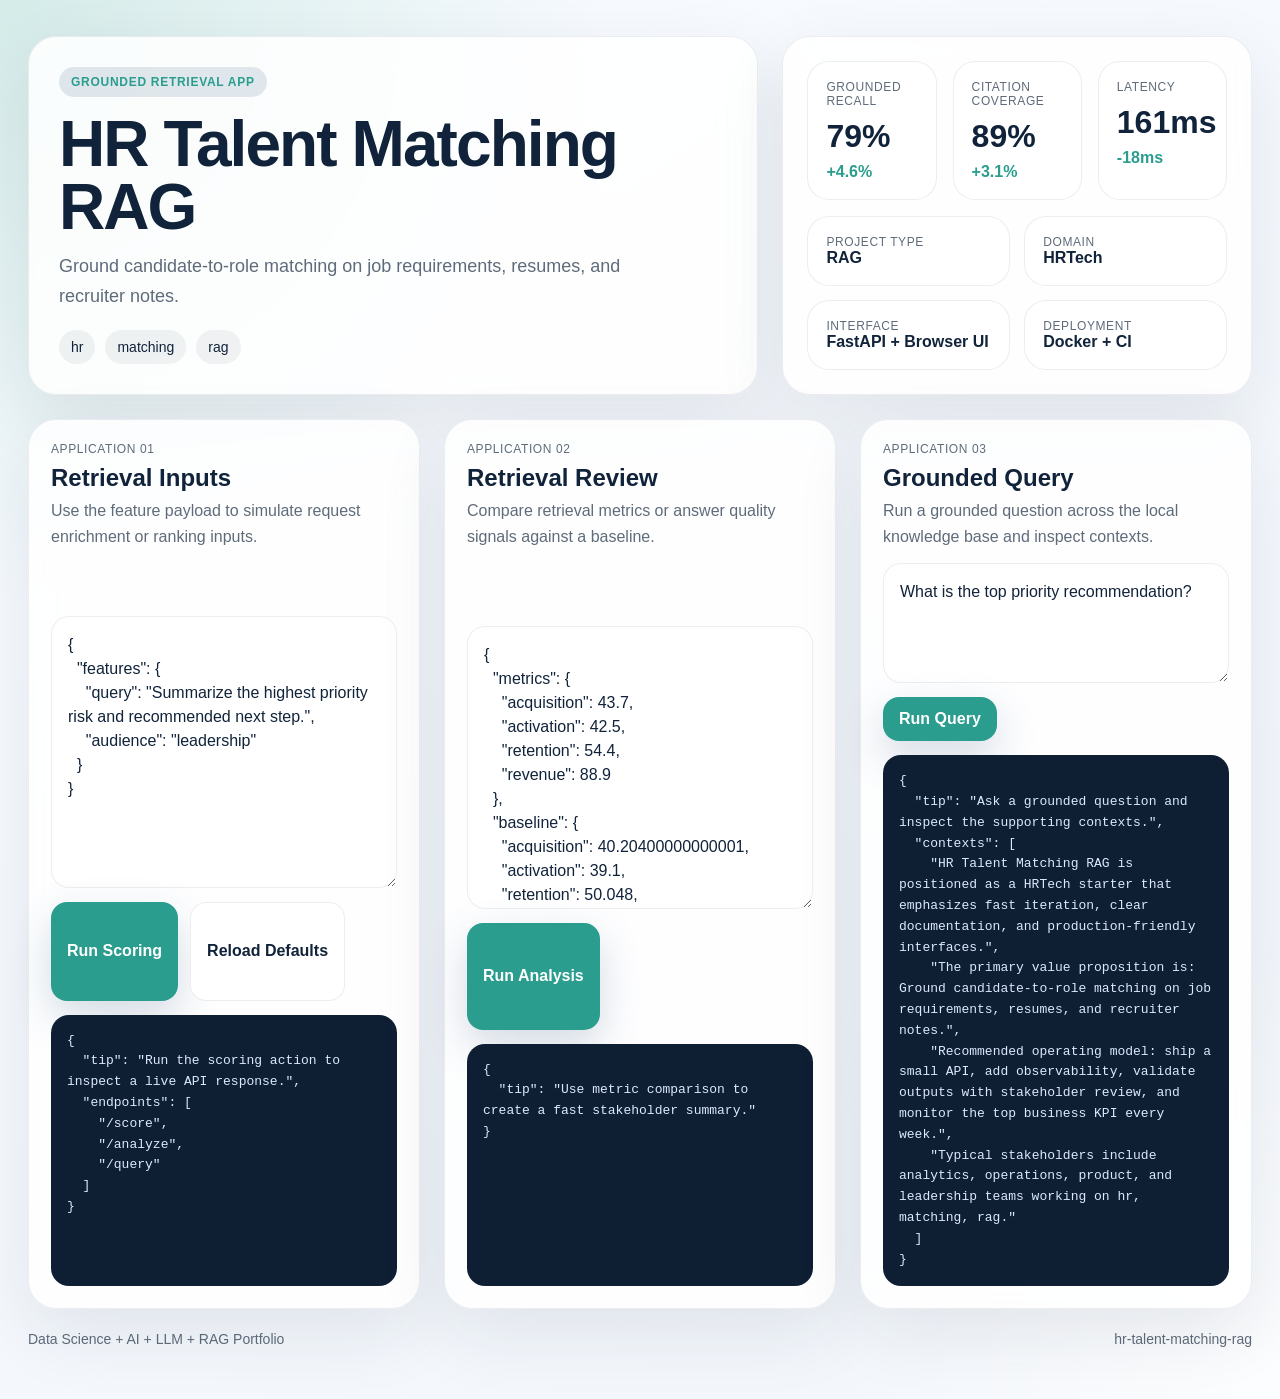
==== src/app/web/index.html @ 7ed6b431 "Publish production-ready portfolio project" ====
<!doctype html>
        <html lang="en">
        <head>
          <meta charset="utf-8">
          <meta name="viewport" content="width=device-width, initial-scale=1">
          <title>HR Talent Matching RAG</title>
          <link rel="stylesheet" href="./styles.css">
          <style>:root { --accent: #2a9d8f; }</style>
        </head>
        <body>
          <div class="page">
            <section class="hero">
              <div class="panel hero-copy">
                <span class="eyebrow">Grounded Retrieval App</span>
                <h1 id="project-title">HR Talent Matching RAG</h1>
                <p id="project-summary" class="lead">Ground candidate-to-role matching on job requirements, resumes, and recruiter notes.</p>
                <ul id="project-tags" class="tag-list">
                  <li>hr</li><li>matching</li><li>rag</li>
                </ul>
              </div>
              <div class="panel hero-side">
                <div class="metric-grid">
                  <article class='card'><span>Grounded Recall</span><strong>79%</strong><em>+4.6%</em></article>
<article class='card'><span>Citation Coverage</span><strong>89%</strong><em>+3.1%</em></article>
<article class='card'><span>Latency</span><strong>161ms</strong><em>-18ms</em></article>
                </div>
                <div class="mini-grid">
                  <article class='mini-card'><span>Project Type</span><strong>RAG</strong></article><article class='mini-card'><span>Domain</span><strong>HRTech</strong></article><article class='mini-card'><span>Interface</span><strong>FastAPI + Browser UI</strong></article><article class='mini-card'><span>Deployment</span><strong>Docker + CI</strong></article>
                </div>
              </div>
            </section>
            <section class="app-grid">
              <article class="panel module">
                <div class="module-header">
                  <span>Application 01</span>
                  <h2>Retrieval Inputs</h2>
                  <p>Use the feature payload to simulate request enrichment or ranking inputs.</p>
                </div>
                <textarea id="score-input"></textarea>
                <div class="button-row">
                  <button id="run-score">Run Scoring</button>
                  <button id="load-defaults" class="secondary" type="button">Reload Defaults</button>
                </div>
                <pre id="score-output"></pre>
              </article>
              <article class="panel module">
                <div class="module-header">
                  <span>Application 02</span>
                  <h2>Retrieval Review</h2>
                  <p>Compare retrieval metrics or answer quality signals against a baseline.</p>
                </div>
                <textarea id="analyze-input"></textarea>
                <div class="button-row">
                  <button id="run-analyze">Run Analysis</button>
                </div>
                <pre id="analyze-output"></pre>
              </article>
              <article class="panel module">
                <div class="module-header">
                  <span>Application 03</span>
                  <h2>Grounded Query</h2>
                  <p>Run a grounded question across the local knowledge base and inspect contexts.</p>
                </div>
                <textarea id="query-input" class="query-input"></textarea>
                <div class="button-row">
                  <button id="run-query">Run Query</button>
                </div>
                <pre id="query-output"></pre>
              </article>
            </section>
            <footer class="footer">
              <span>Data Science + AI + LLM + RAG Portfolio</span>
              <span>hr-talent-matching-rag</span>
            </footer>
          </div>
          <script id="bootstrap-data" type="application/json">{"project": {"slug": "hr-talent-matching-rag", "title": "HR Talent Matching RAG", "project_type": "rag", "domain": "HRTech", "summary": "Ground candidate-to-role matching on job requirements, resumes, and recruiter notes.", "tags": ["hr", "matching", "rag"]}, "sample_features": {"query": "Summarize the highest priority risk and recommended next step.", "audience": "leadership"}, "sample_metrics": {"acquisition": 43.7, "activation": 42.5, "retention": 54.4, "revenue": 88.9}, "sample_query": "What is the top priority recommendation?", "knowledge_base": ["HR Talent Matching RAG is positioned as a HRTech starter that emphasizes fast iteration, clear documentation, and production-friendly interfaces.", "The primary value proposition is: Ground candidate-to-role matching on job requirements, resumes, and recruiter notes.", "Recommended operating model: ship a small API, add observability, validate outputs with stakeholder review, and monitor the top business KPI every week.", "Typical stakeholders include analytics, operations, product, and leadership teams working on hr, matching, rag."], "dashboard_metrics": [{"label": "Grounded Recall", "value": "79%", "delta": "+4.6%"}, {"label": "Citation Coverage", "value": "89%", "delta": "+3.1%"}, {"label": "Latency", "value": "161ms", "delta": "-18ms"}]}</script>
          <script src="./app.js"></script>
        </body>
        </html>
---- src/app/web/styles.css ----
:root {
  --accent: #3d5a80;
  --accent-soft: rgba(61, 90, 128, 0.14);
  --bg: #f2f6fb;
  --card: rgba(255, 255, 255, 0.86);
  --line: rgba(16, 32, 51, 0.08);
  --ink: #11233a;
  --muted: #5f6b7a;
  --success: #2a9d8f;
}
* { box-sizing: border-box; }
html, body { margin: 0; min-height: 100%; }
body {
  font-family: "Avenir Next", "Segoe UI", sans-serif;
  color: var(--ink);
  background:
    radial-gradient(circle at top left, color-mix(in srgb, var(--accent) 20%, white), transparent 32%),
    radial-gradient(circle at bottom right, rgba(255,255,255,0.82), transparent 24%),
    linear-gradient(145deg, #f8fbff, var(--bg));
}
.page {
  max-width: 1320px;
  margin: 0 auto;
  padding: 36px 28px 52px;
}
.hero {
  display: grid;
  grid-template-columns: 1.4fr 0.9fr;
  gap: 24px;
  margin-bottom: 24px;
}
.panel {
  background: var(--card);
  border: 1px solid var(--line);
  border-radius: 28px;
  box-shadow: 0 24px 70px rgba(17, 35, 58, 0.09);
  backdrop-filter: blur(16px);
}
.hero-copy {
  padding: 30px;
}
.eyebrow {
  display: inline-flex;
  align-items: center;
  gap: 8px;
  padding: 8px 12px;
  background: var(--accent-soft);
  color: var(--accent);
  border-radius: 999px;
  text-transform: uppercase;
  letter-spacing: 0.06em;
  font-size: 12px;
  font-weight: 700;
}
h1 {
  margin: 16px 0 14px;
  font-size: clamp(2.2rem, 5vw, 4rem);
  line-height: 0.98;
  letter-spacing: -0.03em;
}
.lead {
  font-size: 18px;
  line-height: 1.65;
  color: var(--muted);
  max-width: 60ch;
  margin: 0;
}
.tag-list {
  display: flex;
  flex-wrap: wrap;
  gap: 10px;
  list-style: none;
  margin: 18px 0 0;
  padding: 0;
}
.tag-list li {
  padding: 9px 12px;
  border-radius: 999px;
  background: rgba(17, 35, 58, 0.06);
  color: var(--ink);
  font-size: 14px;
}
.hero-side {
  padding: 24px;
  display: grid;
  gap: 16px;
  align-content: space-between;
}
.metric-grid {
  display: grid;
  grid-template-columns: repeat(3, minmax(0, 1fr));
  gap: 16px;
}
.metric-card,
.mini-card,
.card {
  background: white;
  border: 1px solid var(--line);
  border-radius: 22px;
  padding: 18px;
}
.metric-card span,
.card span,
.mini-card span,
.module-header span {
  display: block;
  color: var(--muted);
  text-transform: uppercase;
  letter-spacing: 0.05em;
  font-size: 12px;
}
.metric-card strong,
.card strong {
  display: block;
  font-size: 32px;
  margin-top: 10px;
}
.metric-card em,
.card em {
  display: inline-block;
  margin-top: 8px;
  font-style: normal;
  color: var(--accent);
  font-weight: 700;
}
.mini-grid {
  display: grid;
  grid-template-columns: repeat(2, minmax(0, 1fr));
  gap: 14px;
}
.app-grid {
  display: grid;
  grid-template-columns: repeat(3, minmax(0, 1fr));
  gap: 24px;
}
.module {
  padding: 22px;
  display: grid;
  gap: 14px;
}
.module-header h2 {
  margin: 8px 0 6px;
  font-size: 24px;
}
.module-header p {
  margin: 0;
  color: var(--muted);
  line-height: 1.6;
}
textarea, input, button {
  font: inherit;
}
textarea {
  width: 100%;
  min-height: 220px;
  resize: vertical;
  border: 1px solid var(--line);
  border-radius: 18px;
  padding: 16px;
  background: rgba(255,255,255,0.92);
  color: var(--ink);
  line-height: 1.5;
}
.query-input {
  min-height: 120px;
}
button {
  border: 0;
  border-radius: 16px;
  background: var(--accent);
  color: white;
  padding: 13px 16px;
  font-weight: 700;
  cursor: pointer;
  box-shadow: 0 16px 40px rgba(61, 90, 128, 0.22);
}
button.secondary {
  background: white;
  color: var(--ink);
  border: 1px solid var(--line);
  box-shadow: none;
}
.button-row {
  display: flex;
  gap: 12px;
  flex-wrap: wrap;
}
pre {
  margin: 0;
  white-space: pre-wrap;
  word-break: break-word;
  background: #0e1f34;
  color: #dce8ff;
  border-radius: 18px;
  padding: 16px;
  min-height: 180px;
  font-size: 13px;
  line-height: 1.6;
  overflow: auto;
}
.footer {
  display: flex;
  justify-content: space-between;
  margin-top: 22px;
  color: var(--muted);
  font-size: 14px;
}
@media (max-width: 1080px) {
  .hero, .app-grid { grid-template-columns: 1fr; }
  .metric-grid { grid-template-columns: 1fr; }
}
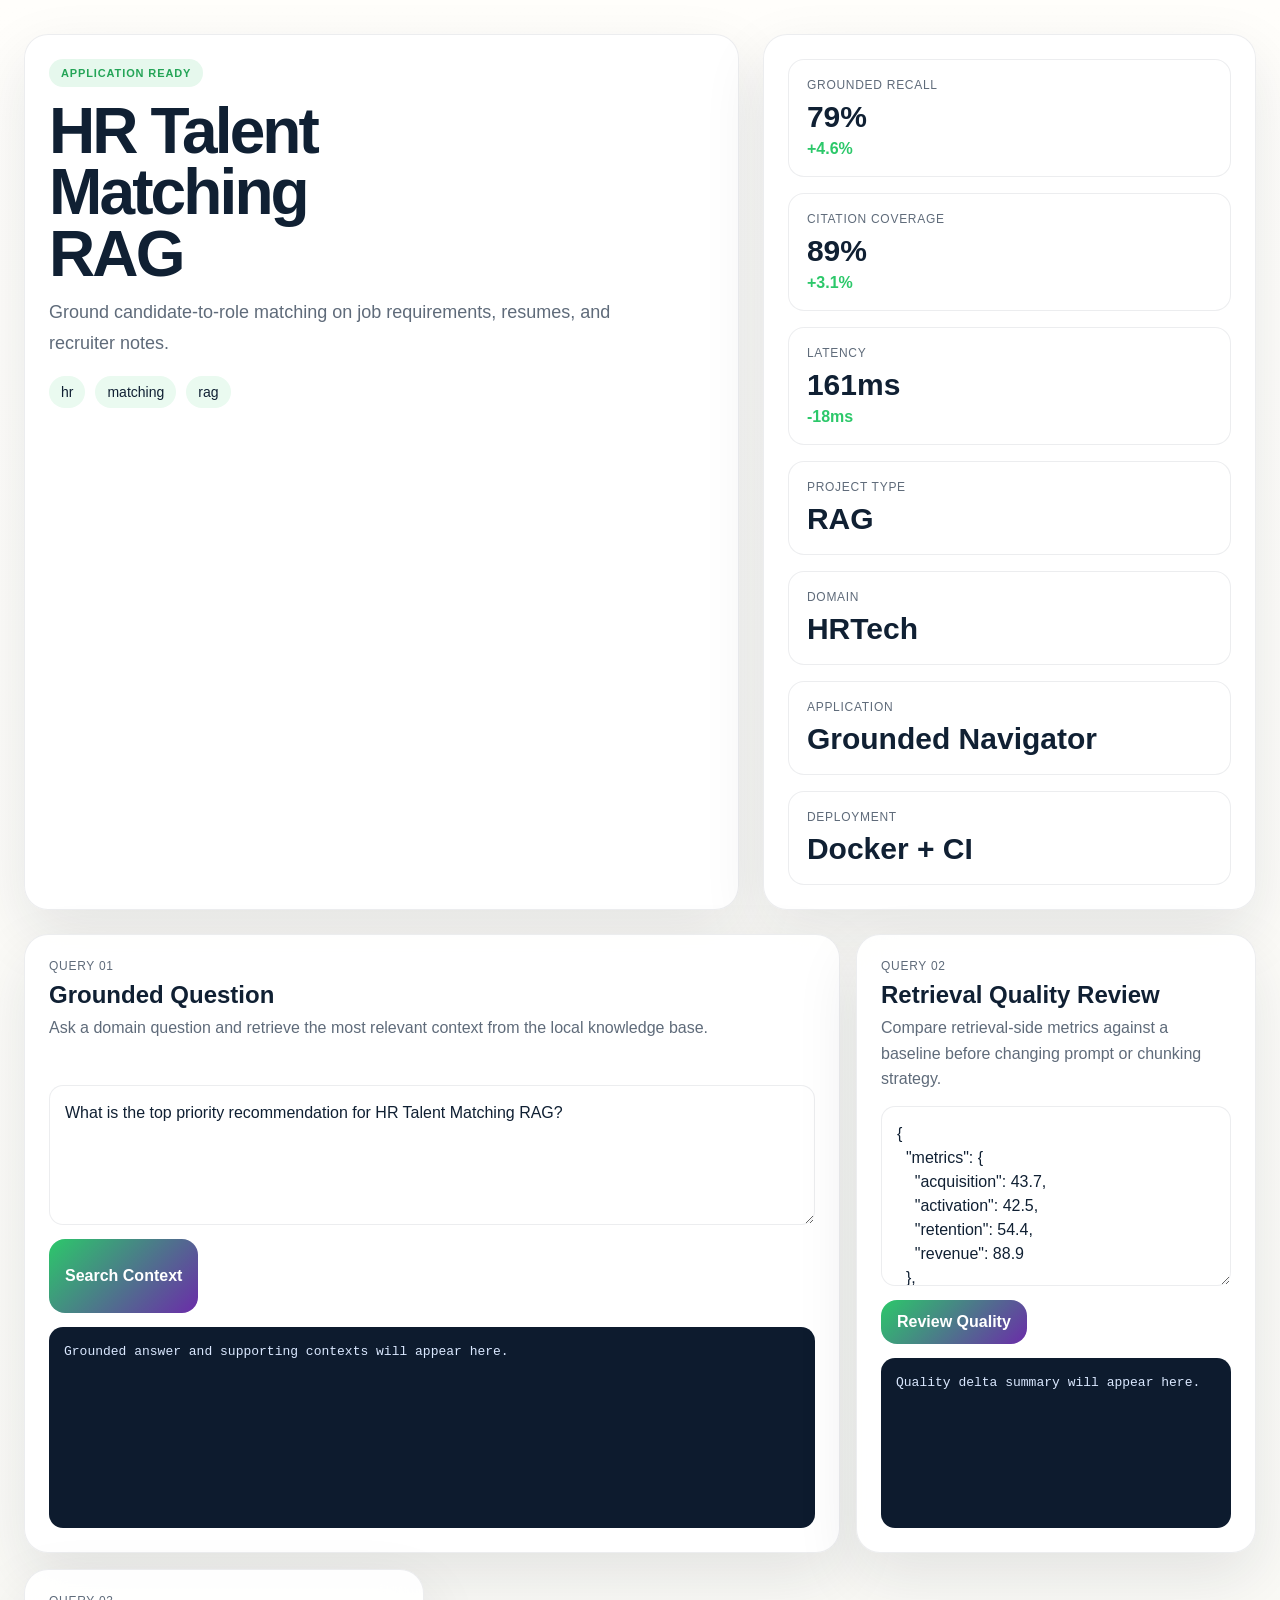
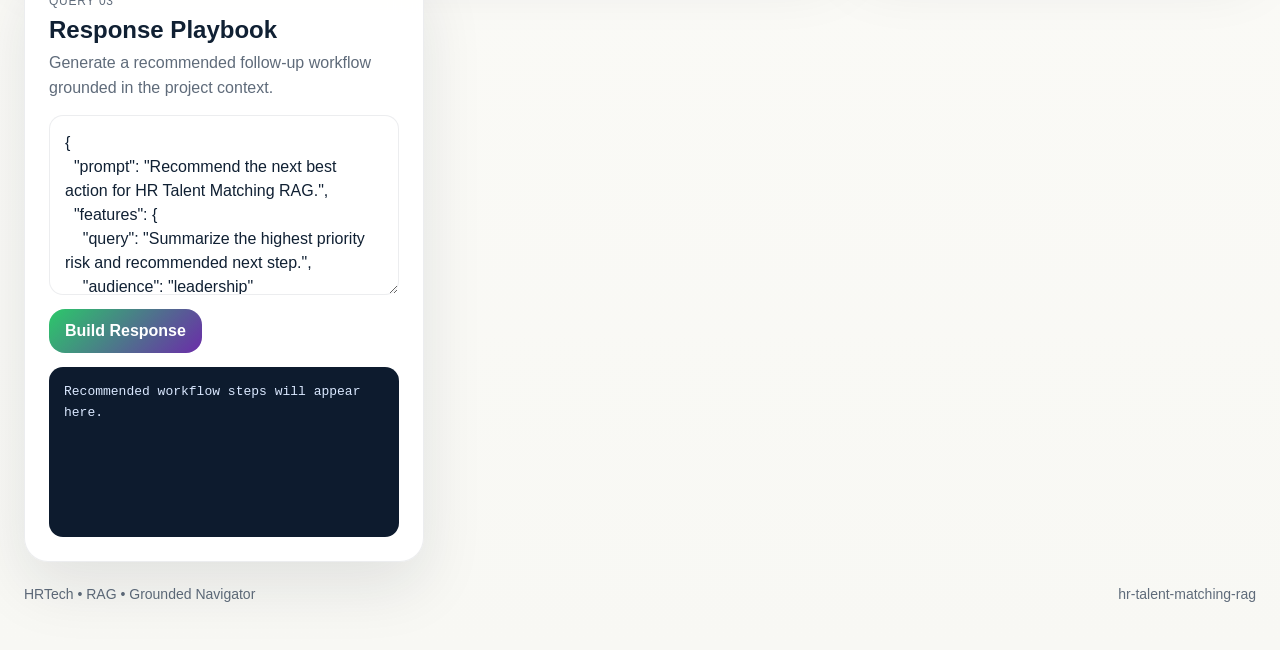
==== commit 284bd263: "Publish production-ready portfolio project" ====
--- a/src/app/web/index.html
+++ b/src/app/web/index.html
@@ -6,13 +6,12 @@
           <meta name="viewport" content="width=device-width, initial-scale=1">
           <title>HR Talent Matching RAG</title>
           <link rel="stylesheet" href="./styles.css">
-          <style>:root { --accent: #2a9d8f; }</style>
         </head>
-        <body>
-          <div class="page">
+        <body class="surface-paper">
+          <div class="page layout-horizon eyebrow-soft headline-compact modules-3 hero-align-split">
             <section class="hero">
               <div class="panel hero-copy">
-                <span class="eyebrow">Grounded Retrieval App</span>
+                <span class="eyebrow" data-health>Grounded Navigator</span>
                 <h1 id="project-title">HR Talent Matching RAG</h1>
                 <p id="project-summary" class="lead">Ground candidate-to-role matching on job requirements, resumes, and recruiter notes.</p>
                 <ul id="project-tags" class="tag-list">
@@ -26,55 +25,79 @@
 <article class='card'><span>Latency</span><strong>161ms</strong><em>-18ms</em></article>
                 </div>
                 <div class="mini-grid">
-                  <article class='mini-card'><span>Project Type</span><strong>RAG</strong></article><article class='mini-card'><span>Domain</span><strong>HRTech</strong></article><article class='mini-card'><span>Interface</span><strong>FastAPI + Browser UI</strong></article><article class='mini-card'><span>Deployment</span><strong>Docker + CI</strong></article>
+                  <article class='mini-card'><span>Project Type</span><strong>RAG</strong></article><article class='mini-card'><span>Domain</span><strong>HRTech</strong></article><article class='mini-card'><span>Application</span><strong>Grounded Navigator</strong></article><article class='mini-card'><span>Deployment</span><strong>Docker + CI</strong></article>
                 </div>
               </div>
             </section>
             <section class="app-grid">
-              <article class="panel module">
-                <div class="module-header">
-                  <span>Application 01</span>
-                  <h2>Retrieval Inputs</h2>
-                  <p>Use the feature payload to simulate request enrichment or ranking inputs.</p>
-                </div>
-                <textarea id="score-input"></textarea>
-                <div class="button-row">
-                  <button id="run-score">Run Scoring</button>
-                  <button id="load-defaults" class="secondary" type="button">Reload Defaults</button>
-                </div>
-                <pre id="score-output"></pre>
-              </article>
-              <article class="panel module">
-                <div class="module-header">
-                  <span>Application 02</span>
-                  <h2>Retrieval Review</h2>
-                  <p>Compare retrieval metrics or answer quality signals against a baseline.</p>
-                </div>
-                <textarea id="analyze-input"></textarea>
-                <div class="button-row">
-                  <button id="run-analyze">Run Analysis</button>
-                </div>
-                <pre id="analyze-output"></pre>
-              </article>
-              <article class="panel module">
-                <div class="module-header">
-                  <span>Application 03</span>
-                  <h2>Grounded Query</h2>
-                  <p>Run a grounded question across the local knowledge base and inspect contexts.</p>
-                </div>
-                <textarea id="query-input" class="query-input"></textarea>
-                <div class="button-row">
-                  <button id="run-query">Run Query</button>
-                </div>
-                <pre id="query-output"></pre>
-              </article>
+              <article class="panel module js-module span-wide">
+  <div class="module-header">
+    <span>Query 01</span>
+    <h2>Grounded Question</h2>
+    <p>Ask a domain question and retrieve the most relevant context from the local knowledge base.</p>
+  </div>
+  <textarea class="js-input module-input-text">What is the top priority recommendation for HR Talent Matching RAG?</textarea>
+  <div class="button-row">
+    <button class="js-run" data-endpoint="/query" data-input-mode="text">Search Context</button>
+  </div>
+  <pre class="js-output">Grounded answer and supporting contexts will appear here.</pre>
+</article>
+<article class="panel module js-module span-normal">
+          <div class="module-header">
+            <span>Query 02</span>
+            <h2>Retrieval Quality Review</h2>
+            <p>Compare retrieval-side metrics against a baseline before changing prompt or chunking strategy.</p>
+          </div>
+          <textarea class="js-input">{
+  &quot;metrics&quot;: {
+    &quot;acquisition&quot;: 43.7,
+    &quot;activation&quot;: 42.5,
+    &quot;retention&quot;: 54.4,
+    &quot;revenue&quot;: 88.9
+  },
+  &quot;baseline&quot;: {
+    &quot;acquisition&quot;: 40.2,
+    &quot;activation&quot;: 39.1,
+    &quot;retention&quot;: 50.05,
+    &quot;revenue&quot;: 81.79
+  }
+}</textarea>
+          <div class="button-row">
+            <button class="js-run" data-endpoint="/analyze" data-input-mode="json">Review Quality</button>
+          </div>
+          <pre class="js-output">Quality delta summary will appear here.</pre>
+        </article>
+<article class="panel module js-module span-normal">
+          <div class="module-header">
+            <span>Query 03</span>
+            <h2>Response Playbook</h2>
+            <p>Generate a recommended follow-up workflow grounded in the project context.</p>
+          </div>
+          <textarea class="js-input">{
+  &quot;prompt&quot;: &quot;Recommend the next best action for HR Talent Matching RAG.&quot;,
+  &quot;features&quot;: {
+    &quot;query&quot;: &quot;Summarize the highest priority risk and recommended next step.&quot;,
+    &quot;audience&quot;: &quot;leadership&quot;
+  },
+  &quot;metrics&quot;: {
+    &quot;acquisition&quot;: 43.7,
+    &quot;activation&quot;: 42.5,
+    &quot;retention&quot;: 54.4,
+    &quot;revenue&quot;: 88.9
+  }
+}</textarea>
+          <div class="button-row">
+            <button class="js-run" data-endpoint="/recommend" data-input-mode="json">Build Response</button>
+          </div>
+          <pre class="js-output">Recommended workflow steps will appear here.</pre>
+        </article>
             </section>
             <footer class="footer">
-              <span>Data Science + AI + LLM + RAG Portfolio</span>
+              <span>HRTech • RAG • Grounded Navigator</span>
               <span>hr-talent-matching-rag</span>
             </footer>
           </div>
-          <script id="bootstrap-data" type="application/json">{"project": {"slug": "hr-talent-matching-rag", "title": "HR Talent Matching RAG", "project_type": "rag", "domain": "HRTech", "summary": "Ground candidate-to-role matching on job requirements, resumes, and recruiter notes.", "tags": ["hr", "matching", "rag"]}, "sample_features": {"query": "Summarize the highest priority risk and recommended next step.", "audience": "leadership"}, "sample_metrics": {"acquisition": 43.7, "activation": 42.5, "retention": 54.4, "revenue": 88.9}, "sample_query": "What is the top priority recommendation?", "knowledge_base": ["HR Talent Matching RAG is positioned as a HRTech starter that emphasizes fast iteration, clear documentation, and production-friendly interfaces.", "The primary value proposition is: Ground candidate-to-role matching on job requirements, resumes, and recruiter notes.", "Recommended operating model: ship a small API, add observability, validate outputs with stakeholder review, and monitor the top business KPI every week.", "Typical stakeholders include analytics, operations, product, and leadership teams working on hr, matching, rag."], "dashboard_metrics": [{"label": "Grounded Recall", "value": "79%", "delta": "+4.6%"}, {"label": "Citation Coverage", "value": "89%", "delta": "+3.1%"}, {"label": "Latency", "value": "161ms", "delta": "-18ms"}]}</script>
+          <script id="bootstrap-data" type="application/json">{"project": {"slug": "hr-talent-matching-rag", "title": "HR Talent Matching RAG", "project_type": "rag", "domain": "HRTech", "summary": "Ground candidate-to-role matching on job requirements, resumes, and recruiter notes.", "tags": ["hr", "matching", "rag"]}, "app_archetype": "navigator", "ui_profile": {"layout": "horizon", "surface": "paper", "font_stack": "\"Plus Jakarta Sans\", \"Segoe UI\", sans-serif", "radius": 24, "shadow": 62, "eyebrow_style": "soft", "module_columns": 3, "hero_align": "split", "headline_mode": "compact"}, "app_modules": [{"label": "Query 01", "title": "Grounded Question", "description": "Ask a domain question and retrieve the most relevant context from the local knowledge base.", "endpoint": "/query", "input_mode": "text", "cta": "Search Context", "prefill": "What is the top priority recommendation for HR Talent Matching RAG?", "hint": "Grounded answer and supporting contexts will appear here.", "span": "wide"}, {"label": "Query 02", "title": "Retrieval Quality Review", "description": "Compare retrieval-side metrics against a baseline before changing prompt or chunking strategy.", "endpoint": "/analyze", "input_mode": "json", "cta": "Review Quality", "prefill": "{\n  \"metrics\": {\n    \"acquisition\": 43.7,\n    \"activation\": 42.5,\n    \"retention\": 54.4,\n    \"revenue\": 88.9\n  },\n  \"baseline\": {\n    \"acquisition\": 40.2,\n    \"activation\": 39.1,\n    \"retention\": 50.05,\n    \"revenue\": 81.79\n  }\n}", "hint": "Quality delta summary will appear here.", "span": "normal"}, {"label": "Query 03", "title": "Response Playbook", "description": "Generate a recommended follow-up workflow grounded in the project context.", "endpoint": "/recommend", "input_mode": "json", "cta": "Build Response", "prefill": "{\n  \"prompt\": \"Recommend the next best action for HR Talent Matching RAG.\",\n  \"features\": {\n    \"query\": \"Summarize the highest priority risk and recommended next step.\",\n    \"audience\": \"leadership\"\n  },\n  \"metrics\": {\n    \"acquisition\": 43.7,\n    \"activation\": 42.5,\n    \"retention\": 54.4,\n    \"revenue\": 88.9\n  }\n}", "hint": "Recommended workflow steps will appear here.", "span": "normal"}], "sample_features": {"query": "Summarize the highest priority risk and recommended next step.", "audience": "leadership"}, "sample_metrics": {"acquisition": 43.7, "activation": 42.5, "retention": 54.4, "revenue": 88.9}, "knowledge_base": ["HR Talent Matching RAG is positioned as a HRTech starter that emphasizes fast iteration, clear documentation, and production-friendly interfaces.", "The primary value proposition is: Ground candidate-to-role matching on job requirements, resumes, and recruiter notes.", "Recommended operating model: ship a small API, add observability, validate outputs with stakeholder review, and monitor the top business KPI every week.", "Typical stakeholders include analytics, operations, product, and leadership teams working on hr, matching, rag."], "dashboard_metrics": [{"label": "Grounded Recall", "value": "79%", "delta": "+4.6%"}, {"label": "Citation Coverage", "value": "89%", "delta": "+3.1%"}, {"label": "Latency", "value": "161ms", "delta": "-18ms"}]}</script>
           <script src="./app.js"></script>
         </body>
         </html>
--- a/src/app/web/styles.css
+++ b/src/app/web/styles.css
@@ -1,141 +1,185 @@
 
 :root {
-  --accent: #3d5a80;
-  --accent-soft: rgba(61, 90, 128, 0.14);
-  --bg: #f2f6fb;
+  --accent: #2cc86a;
+  --accent-2: #6b2ca9;
+  --accent-soft: color-mix(in srgb, var(--accent) 18%, white);
+  --radius: 24px;
+  --shadow-size: 62px;
+  --font-stack: "Plus Jakarta Sans", "Segoe UI", sans-serif;
+  --bg: #f4f7fb;
   --card: rgba(255, 255, 255, 0.86);
   --line: rgba(16, 32, 51, 0.08);
-  --ink: #11233a;
+  --ink: #102033;
   --muted: #5f6b7a;
-  --success: #2a9d8f;
+  --output-bg: #0d1b2e;
+  --output-ink: #dae8ff;
 }
 * { box-sizing: border-box; }
 html, body { margin: 0; min-height: 100%; }
 body {
-  font-family: "Avenir Next", "Segoe UI", sans-serif;
+  font-family: var(--font-stack);
   color: var(--ink);
-  background:
-    radial-gradient(circle at top left, color-mix(in srgb, var(--accent) 20%, white), transparent 32%),
-    radial-gradient(circle at bottom right, rgba(255,255,255,0.82), transparent 24%),
-    linear-gradient(145deg, #f8fbff, var(--bg));
+  background: linear-gradient(145deg, #f8fbff, var(--bg));
+}
+body.surface-mist {
+  --bg: #eef4fb;
+  background:
+    radial-gradient(circle at top left, color-mix(in srgb, var(--accent) 18%, white), transparent 34%),
+    linear-gradient(145deg, #fbfdff, var(--bg));
+}
+body.surface-aurora {
+  --bg: #edf1ff;
+  background:
+    radial-gradient(circle at 0% 0%, color-mix(in srgb, var(--accent) 22%, white), transparent 38%),
+    radial-gradient(circle at 100% 100%, color-mix(in srgb, var(--accent-2) 20%, white), transparent 28%),
+    linear-gradient(135deg, #f7f8ff, var(--bg));
+}
+body.surface-sand {
+  --bg: #f5efe8;
+  --card: rgba(255, 251, 246, 0.9);
+  background:
+    linear-gradient(135deg, rgba(255,255,255,0.82), rgba(245, 239, 232, 0.98)),
+    radial-gradient(circle at top right, color-mix(in srgb, var(--accent) 16%, white), transparent 32%);
+}
+body.surface-slate {
+  --bg: #ecf0f7;
+  --card: rgba(248, 250, 255, 0.88);
+  background:
+    linear-gradient(160deg, #f7f9fc, var(--bg)),
+    radial-gradient(circle at bottom left, color-mix(in srgb, var(--accent-2) 16%, white), transparent 34%);
+}
+body.surface-paper {
+  --bg: #f8f8f4;
+  --card: rgba(255,255,255,0.93);
+  background:
+    linear-gradient(180deg, #fffefb, var(--bg));
+}
+body.surface-ink {
+  --bg: #0f1726;
+  --card: rgba(15, 23, 38, 0.88);
+  --line: rgba(226, 238, 255, 0.1);
+  --ink: #f5f8ff;
+  --muted: #b4c0cf;
+  --output-bg: rgba(255,255,255,0.06);
+  --output-ink: #f5f8ff;
+  background:
+    radial-gradient(circle at top left, color-mix(in srgb, var(--accent) 28%, transparent), transparent 42%),
+    linear-gradient(145deg, #09111d, var(--bg));
 }
 .page {
-  max-width: 1320px;
+  max-width: 1360px;
   margin: 0 auto;
-  padding: 36px 28px 52px;
-}
-.hero {
-  display: grid;
-  grid-template-columns: 1.4fr 0.9fr;
+  padding: 34px 24px 48px;
+  display: grid;
   gap: 24px;
-  margin-bottom: 24px;
 }
 .panel {
   background: var(--card);
   border: 1px solid var(--line);
-  border-radius: 28px;
-  box-shadow: 0 24px 70px rgba(17, 35, 58, 0.09);
-  backdrop-filter: blur(16px);
-}
-.hero-copy {
-  padding: 30px;
+  border-radius: var(--radius);
+  box-shadow: 0 24px var(--shadow-size) rgba(16, 32, 51, 0.1);
+  backdrop-filter: blur(18px);
+}
+.hero {
+  display: grid;
+  gap: 24px;
+}
+.hero-copy,
+.hero-side,
+.module {
+  padding: 24px;
 }
 .eyebrow {
   display: inline-flex;
   align-items: center;
   gap: 8px;
   padding: 8px 12px;
+  border-radius: 999px;
   background: var(--accent-soft);
   color: var(--accent);
-  border-radius: 999px;
   text-transform: uppercase;
-  letter-spacing: 0.06em;
-  font-size: 12px;
-  font-weight: 700;
+  letter-spacing: 0.08em;
+  font-size: 11px;
+  font-weight: 800;
+}
+.page.eyebrow-outline .eyebrow {
+  background: transparent;
+  border: 1px solid color-mix(in srgb, var(--accent) 40%, white);
+}
+.page.eyebrow-soft .eyebrow {
+  background: color-mix(in srgb, var(--accent) 12%, white);
+  color: color-mix(in srgb, var(--accent) 82%, black);
 }
 h1 {
-  margin: 16px 0 14px;
-  font-size: clamp(2.2rem, 5vw, 4rem);
-  line-height: 0.98;
-  letter-spacing: -0.03em;
-}
+  margin: 14px 0 12px;
+  font-size: clamp(2.2rem, 5vw, 4.4rem);
+  line-height: 0.96;
+  letter-spacing: -0.045em;
+}
+.page.headline-compact h1 { max-width: 10ch; }
+.page.headline-tall h1 { line-height: 1.03; font-size: clamp(2.4rem, 5vw, 4.8rem); }
 .lead {
+  margin: 0;
   font-size: 18px;
-  line-height: 1.65;
+  line-height: 1.68;
   color: var(--muted);
-  max-width: 60ch;
-  margin: 0;
+  max-width: 62ch;
 }
 .tag-list {
+  list-style: none;
   display: flex;
   flex-wrap: wrap;
   gap: 10px;
-  list-style: none;
   margin: 18px 0 0;
   padding: 0;
 }
 .tag-list li {
-  padding: 9px 12px;
+  padding: 8px 12px;
   border-radius: 999px;
-  background: rgba(17, 35, 58, 0.06);
+  background: color-mix(in srgb, var(--accent) 10%, white);
   color: var(--ink);
   font-size: 14px;
 }
 .hero-side {
-  padding: 24px;
   display: grid;
   gap: 16px;
-  align-content: space-between;
-}
-.metric-grid {
-  display: grid;
-  grid-template-columns: repeat(3, minmax(0, 1fr));
+}
+.metric-grid,
+.mini-grid,
+.app-grid {
+  display: grid;
   gap: 16px;
 }
-.metric-card,
-.mini-card,
-.card {
-  background: white;
+.card,
+.mini-card {
+  background: color-mix(in srgb, var(--card) 92%, white);
   border: 1px solid var(--line);
-  border-radius: 22px;
+  border-radius: calc(var(--radius) - 8px);
   padding: 18px;
 }
-.metric-card span,
 .card span,
 .mini-card span,
 .module-header span {
   display: block;
   color: var(--muted);
   text-transform: uppercase;
-  letter-spacing: 0.05em;
+  letter-spacing: 0.06em;
   font-size: 12px;
 }
-.metric-card strong,
-.card strong {
+.card strong,
+.mini-card strong {
   display: block;
-  font-size: 32px;
-  margin-top: 10px;
-}
-.metric-card em,
+  margin-top: 8px;
+  font-size: 30px;
+}
 .card em {
   display: inline-block;
-  margin-top: 8px;
+  margin-top: 6px;
   font-style: normal;
   color: var(--accent);
   font-weight: 700;
 }
-.mini-grid {
-  display: grid;
-  grid-template-columns: repeat(2, minmax(0, 1fr));
-  gap: 14px;
-}
-.app-grid {
-  display: grid;
-  grid-template-columns: repeat(3, minmax(0, 1fr));
-  gap: 24px;
-}
 .module {
-  padding: 22px;
   display: grid;
   gap: 14px;
 }
@@ -148,65 +192,157 @@
   color: var(--muted);
   line-height: 1.6;
 }
-textarea, input, button {
+textarea,
+button {
   font: inherit;
 }
 textarea {
   width: 100%;
-  min-height: 220px;
+  min-height: 180px;
   resize: vertical;
   border: 1px solid var(--line);
-  border-radius: 18px;
-  padding: 16px;
-  background: rgba(255,255,255,0.92);
+  border-radius: calc(var(--radius) - 10px);
+  padding: 15px;
+  background: rgba(255,255,255,0.82);
   color: var(--ink);
   line-height: 1.5;
 }
-.query-input {
-  min-height: 120px;
+body.surface-ink textarea {
+  background: rgba(255,255,255,0.05);
+}
+.module-input-text {
+  min-height: 110px;
+}
+.button-row {
+  display: flex;
+  flex-wrap: wrap;
+  gap: 10px;
 }
 button {
   border: 0;
   border-radius: 16px;
-  background: var(--accent);
+  background: linear-gradient(135deg, var(--accent), var(--accent-2));
   color: white;
   padding: 13px 16px;
   font-weight: 700;
   cursor: pointer;
-  box-shadow: 0 16px 40px rgba(61, 90, 128, 0.22);
-}
-button.secondary {
-  background: white;
-  color: var(--ink);
-  border: 1px solid var(--line);
-  box-shadow: none;
-}
-.button-row {
-  display: flex;
-  gap: 12px;
-  flex-wrap: wrap;
 }
 pre {
   margin: 0;
   white-space: pre-wrap;
   word-break: break-word;
-  background: #0e1f34;
-  color: #dce8ff;
-  border-radius: 18px;
-  padding: 16px;
-  min-height: 180px;
+  background: var(--output-bg);
+  color: var(--output-ink);
+  border-radius: calc(var(--radius) - 10px);
+  padding: 15px;
+  min-height: 170px;
+  line-height: 1.58;
   font-size: 13px;
-  line-height: 1.6;
   overflow: auto;
 }
 .footer {
   display: flex;
   justify-content: space-between;
-  margin-top: 22px;
   color: var(--muted);
   font-size: 14px;
 }
-@media (max-width: 1080px) {
-  .hero, .app-grid { grid-template-columns: 1fr; }
-  .metric-grid { grid-template-columns: 1fr; }
-}
+.page.layout-horizon .hero {
+  grid-template-columns: 1.45fr 1fr;
+  align-items: stretch;
+}
+.page.layout-horizon.modules-2 .app-grid,
+.page.layout-horizon.modules-3 .app-grid {
+  grid-template-columns: repeat(3, minmax(0, 1fr));
+}
+.page.layout-rail .hero {
+  grid-template-columns: 0.92fr 1.08fr;
+}
+.page.layout-rail .hero-copy {
+  padding-top: 34px;
+}
+.page.layout-rail .app-grid {
+  grid-template-columns: repeat(2, minmax(0, 1fr));
+}
+.page.layout-folio .hero {
+  grid-template-columns: 1fr;
+}
+.page.layout-folio .hero-copy {
+  text-align: center;
+}
+.page.layout-folio .lead {
+  margin-inline: auto;
+}
+.page.layout-folio .tag-list {
+  justify-content: center;
+}
+.page.layout-folio .metric-grid {
+  grid-template-columns: repeat(3, minmax(0, 1fr));
+}
+.page.layout-folio .mini-grid {
+  grid-template-columns: repeat(4, minmax(0, 1fr));
+}
+.page.layout-folio .app-grid {
+  grid-template-columns: repeat(2, minmax(0, 1fr));
+}
+.page.layout-board .hero {
+  grid-template-columns: 1fr;
+}
+.page.layout-board .hero-side {
+  grid-template-columns: 1.2fr 0.8fr;
+  align-items: start;
+}
+.page.layout-board .metric-grid {
+  grid-template-columns: repeat(3, minmax(0, 1fr));
+}
+.page.layout-board .app-grid {
+  grid-template-columns: repeat(4, minmax(0, 1fr));
+}
+.page.layout-stack .hero {
+  grid-template-columns: 1fr;
+}
+.page.layout-stack .hero-side {
+  grid-template-columns: repeat(2, minmax(0, 1fr));
+}
+.page.layout-stack .app-grid {
+  grid-template-columns: repeat(3, minmax(0, 1fr));
+}
+.page.layout-console .hero {
+  grid-template-columns: 1.1fr 0.9fr;
+}
+.page.layout-console .panel,
+.page.layout-console .card,
+.page.layout-console .mini-card {
+  border-radius: 18px;
+}
+.page.modules-2 .app-grid {
+  grid-template-columns: repeat(2, minmax(0, 1fr));
+}
+.module.span-wide {
+  grid-column: span 2;
+}
+.hero-align-center .hero-copy {
+  text-align: center;
+}
+.hero-align-center .lead,
+.hero-align-center .tag-list {
+  margin-inline: auto;
+  justify-content: center;
+}
+@media (max-width: 1120px) {
+  .page.layout-horizon .hero,
+  .page.layout-rail .hero,
+  .page.layout-console .hero,
+  .page.layout-board .hero-side,
+  .page.layout-folio .mini-grid,
+  .page.layout-stack .hero-side,
+  .page.modules-2 .app-grid,
+  .page.layout-board .app-grid,
+  .page.layout-stack .app-grid,
+  .page.layout-horizon.modules-3 .app-grid,
+  .page.layout-folio .app-grid {
+    grid-template-columns: 1fr;
+  }
+  .module.span-wide {
+    grid-column: auto;
+  }
+}
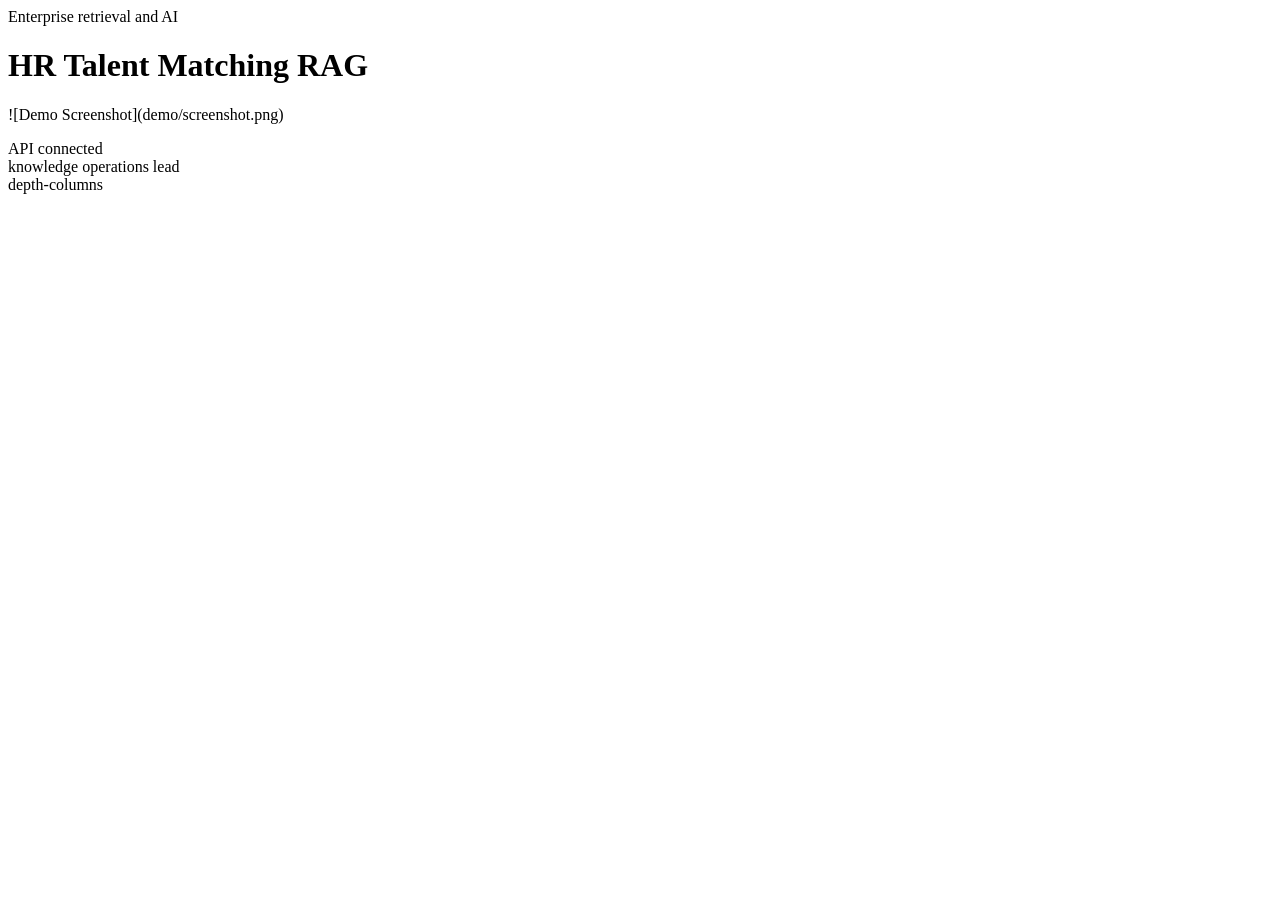
==== commit 29b26fe1: "Upgrade to production-grade app scaffold and 3D landing page" ====
--- a/src/app/web/index.html
+++ b/src/app/web/index.html
@@ -1,103 +1,29 @@
-
-        <!doctype html>
-        <html lang="en">
-        <head>
-          <meta charset="utf-8">
-          <meta name="viewport" content="width=device-width, initial-scale=1">
-          <title>HR Talent Matching RAG</title>
-          <link rel="stylesheet" href="./styles.css">
-        </head>
-        <body class="surface-paper">
-          <div class="page layout-horizon eyebrow-soft headline-compact modules-3 hero-align-split">
-            <section class="hero">
-              <div class="panel hero-copy">
-                <span class="eyebrow" data-health>Grounded Navigator</span>
-                <h1 id="project-title">HR Talent Matching RAG</h1>
-                <p id="project-summary" class="lead">Ground candidate-to-role matching on job requirements, resumes, and recruiter notes.</p>
-                <ul id="project-tags" class="tag-list">
-                  <li>hr</li><li>matching</li><li>rag</li>
-                </ul>
-              </div>
-              <div class="panel hero-side">
-                <div class="metric-grid">
-                  <article class='card'><span>Grounded Recall</span><strong>79%</strong><em>+4.6%</em></article>
-<article class='card'><span>Citation Coverage</span><strong>89%</strong><em>+3.1%</em></article>
-<article class='card'><span>Latency</span><strong>161ms</strong><em>-18ms</em></article>
-                </div>
-                <div class="mini-grid">
-                  <article class='mini-card'><span>Project Type</span><strong>RAG</strong></article><article class='mini-card'><span>Domain</span><strong>HRTech</strong></article><article class='mini-card'><span>Application</span><strong>Grounded Navigator</strong></article><article class='mini-card'><span>Deployment</span><strong>Docker + CI</strong></article>
-                </div>
-              </div>
-            </section>
-            <section class="app-grid">
-              <article class="panel module js-module span-wide">
-  <div class="module-header">
-    <span>Query 01</span>
-    <h2>Grounded Question</h2>
-    <p>Ask a domain question and retrieve the most relevant context from the local knowledge base.</p>
+<!DOCTYPE html>
+<html lang="en">
+<head>
+  <meta charset="UTF-8" />
+  <meta name="viewport" content="width=device-width, initial-scale=1.0" />
+  <title>HR Talent Matching RAG App</title>
+  <link rel="stylesheet" href="/assets/styles.css" />
+</head>
+<body>
+  <div id="scene" class="app-scene">
+    <header class="shell hero">
+      <div>
+        <span class="eyebrow">Enterprise retrieval and AI</span>
+        <h1>HR Talent Matching RAG</h1>
+        <p>![Demo Screenshot](demo/screenshot.png)</p>
+      </div>
+      <aside class="status-card">
+        <div class="pill">API connected</div>
+        <div class="pill">knowledge operations lead</div>
+        <div class="pill">depth-columns</div>
+      </aside>
+    </header>
+    <section id="metrics" class="grid metrics"></section>
+    <section id="signals" class="grid signals"></section>
   </div>
-  <textarea class="js-input module-input-text">What is the top priority recommendation for HR Talent Matching RAG?</textarea>
-  <div class="button-row">
-    <button class="js-run" data-endpoint="/query" data-input-mode="text">Search Context</button>
-  </div>
-  <pre class="js-output">Grounded answer and supporting contexts will appear here.</pre>
-</article>
-<article class="panel module js-module span-normal">
-          <div class="module-header">
-            <span>Query 02</span>
-            <h2>Retrieval Quality Review</h2>
-            <p>Compare retrieval-side metrics against a baseline before changing prompt or chunking strategy.</p>
-          </div>
-          <textarea class="js-input">{
-  &quot;metrics&quot;: {
-    &quot;acquisition&quot;: 43.7,
-    &quot;activation&quot;: 42.5,
-    &quot;retention&quot;: 54.4,
-    &quot;revenue&quot;: 88.9
-  },
-  &quot;baseline&quot;: {
-    &quot;acquisition&quot;: 40.2,
-    &quot;activation&quot;: 39.1,
-    &quot;retention&quot;: 50.05,
-    &quot;revenue&quot;: 81.79
-  }
-}</textarea>
-          <div class="button-row">
-            <button class="js-run" data-endpoint="/analyze" data-input-mode="json">Review Quality</button>
-          </div>
-          <pre class="js-output">Quality delta summary will appear here.</pre>
-        </article>
-<article class="panel module js-module span-normal">
-          <div class="module-header">
-            <span>Query 03</span>
-            <h2>Response Playbook</h2>
-            <p>Generate a recommended follow-up workflow grounded in the project context.</p>
-          </div>
-          <textarea class="js-input">{
-  &quot;prompt&quot;: &quot;Recommend the next best action for HR Talent Matching RAG.&quot;,
-  &quot;features&quot;: {
-    &quot;query&quot;: &quot;Summarize the highest priority risk and recommended next step.&quot;,
-    &quot;audience&quot;: &quot;leadership&quot;
-  },
-  &quot;metrics&quot;: {
-    &quot;acquisition&quot;: 43.7,
-    &quot;activation&quot;: 42.5,
-    &quot;retention&quot;: 54.4,
-    &quot;revenue&quot;: 88.9
-  }
-}</textarea>
-          <div class="button-row">
-            <button class="js-run" data-endpoint="/recommend" data-input-mode="json">Build Response</button>
-          </div>
-          <pre class="js-output">Recommended workflow steps will appear here.</pre>
-        </article>
-            </section>
-            <footer class="footer">
-              <span>HRTech • RAG • Grounded Navigator</span>
-              <span>hr-talent-matching-rag</span>
-            </footer>
-          </div>
-          <script id="bootstrap-data" type="application/json">{"project": {"slug": "hr-talent-matching-rag", "title": "HR Talent Matching RAG", "project_type": "rag", "domain": "HRTech", "summary": "Ground candidate-to-role matching on job requirements, resumes, and recruiter notes.", "tags": ["hr", "matching", "rag"]}, "app_archetype": "navigator", "ui_profile": {"layout": "horizon", "surface": "paper", "font_stack": "\"Plus Jakarta Sans\", \"Segoe UI\", sans-serif", "radius": 24, "shadow": 62, "eyebrow_style": "soft", "module_columns": 3, "hero_align": "split", "headline_mode": "compact"}, "app_modules": [{"label": "Query 01", "title": "Grounded Question", "description": "Ask a domain question and retrieve the most relevant context from the local knowledge base.", "endpoint": "/query", "input_mode": "text", "cta": "Search Context", "prefill": "What is the top priority recommendation for HR Talent Matching RAG?", "hint": "Grounded answer and supporting contexts will appear here.", "span": "wide"}, {"label": "Query 02", "title": "Retrieval Quality Review", "description": "Compare retrieval-side metrics against a baseline before changing prompt or chunking strategy.", "endpoint": "/analyze", "input_mode": "json", "cta": "Review Quality", "prefill": "{\n  \"metrics\": {\n    \"acquisition\": 43.7,\n    \"activation\": 42.5,\n    \"retention\": 54.4,\n    \"revenue\": 88.9\n  },\n  \"baseline\": {\n    \"acquisition\": 40.2,\n    \"activation\": 39.1,\n    \"retention\": 50.05,\n    \"revenue\": 81.79\n  }\n}", "hint": "Quality delta summary will appear here.", "span": "normal"}, {"label": "Query 03", "title": "Response Playbook", "description": "Generate a recommended follow-up workflow grounded in the project context.", "endpoint": "/recommend", "input_mode": "json", "cta": "Build Response", "prefill": "{\n  \"prompt\": \"Recommend the next best action for HR Talent Matching RAG.\",\n  \"features\": {\n    \"query\": \"Summarize the highest priority risk and recommended next step.\",\n    \"audience\": \"leadership\"\n  },\n  \"metrics\": {\n    \"acquisition\": 43.7,\n    \"activation\": 42.5,\n    \"retention\": 54.4,\n    \"revenue\": 88.9\n  }\n}", "hint": "Recommended workflow steps will appear here.", "span": "normal"}], "sample_features": {"query": "Summarize the highest priority risk and recommended next step.", "audience": "leadership"}, "sample_metrics": {"acquisition": 43.7, "activation": 42.5, "retention": 54.4, "revenue": 88.9}, "knowledge_base": ["HR Talent Matching RAG is positioned as a HRTech starter that emphasizes fast iteration, clear documentation, and production-friendly interfaces.", "The primary value proposition is: Ground candidate-to-role matching on job requirements, resumes, and recruiter notes.", "Recommended operating model: ship a small API, add observability, validate outputs with stakeholder review, and monitor the top business KPI every week.", "Typical stakeholders include analytics, operations, product, and leadership teams working on hr, matching, rag."], "dashboard_metrics": [{"label": "Grounded Recall", "value": "79%", "delta": "+4.6%"}, {"label": "Citation Coverage", "value": "89%", "delta": "+3.1%"}, {"label": "Latency", "value": "161ms", "delta": "-18ms"}]}</script>
-          <script src="./app.js"></script>
-        </body>
-        </html>
+  <script>window.PROJECT_MANIFEST = {"slug": "hr-talent-matching-rag", "title": "HR Talent Matching RAG", "summary": "![Demo Screenshot](demo/screenshot.png)", "domain": "Enterprise retrieval and AI", "audience": "knowledge operations lead", "promise": "Turn retrieval systems into grounded operator tools instead of generic chat demos.", "hero": ["Production-grade app scaffold with API, CI, tests, Docker, and GitHub Pages landing.", "3D landing surface designed for GitHub Pages and recruiter-friendly storytelling.", "App backend structured for local or container deployment without changing the product narrative."], "kpis": [{"label": "Workflow clarity", "value": "85%", "note": "Operator actions mapped to product stages"}, {"label": "Deployment posture", "value": "API + Docker", "note": "Local and containerized startup paths"}, {"label": "Presentation layer", "value": "3D Pages ready", "note": "Static GitHub landing page included"}], "stages": ["ingest", "validate", "analyze", "decide", "monitor"], "cards": [{"title": "Operator cockpit", "body": "One-screen surface for the knowledge operations lead to understand what matters first."}, {"title": "API contract", "body": "Structured endpoints for health, manifest, readiness, and showcase data."}, {"title": "Deployment path", "body": "Repository includes Docker, Compose, CI workflow, and a Pages-ready landing surface."}], "scene": "depth-columns", "theme": {"bg": "#0c0812", "surface": "#171022", "ink": "#f5f0ff", "muted": "#a99bc2", "accent": "#c38fff", "accent2": "#6cf0ff"}, "pages_url": "https://r-behera.github.io/hr-talent-matching-rag/", "api_examples": {"health": {"status": "ok", "project": "hr-talent-matching-rag"}, "readiness": {"api": "ready", "landing_page": "docs/index.html", "container": "Dockerfile present"}, "signals": [{"name": "Decision coverage", "status": "strong", "detail": "App and landing narrative aligned"}, {"name": "Operator context", "status": "strong", "detail": "Primary user anchored as knowledge operations lead"}, {"name": "Delivery path", "status": "ready", "detail": "Pages + containerized app scaffold generated"}]}};</script>
+  <script src="/assets/app.js"></script>
+</body>
+</html>
